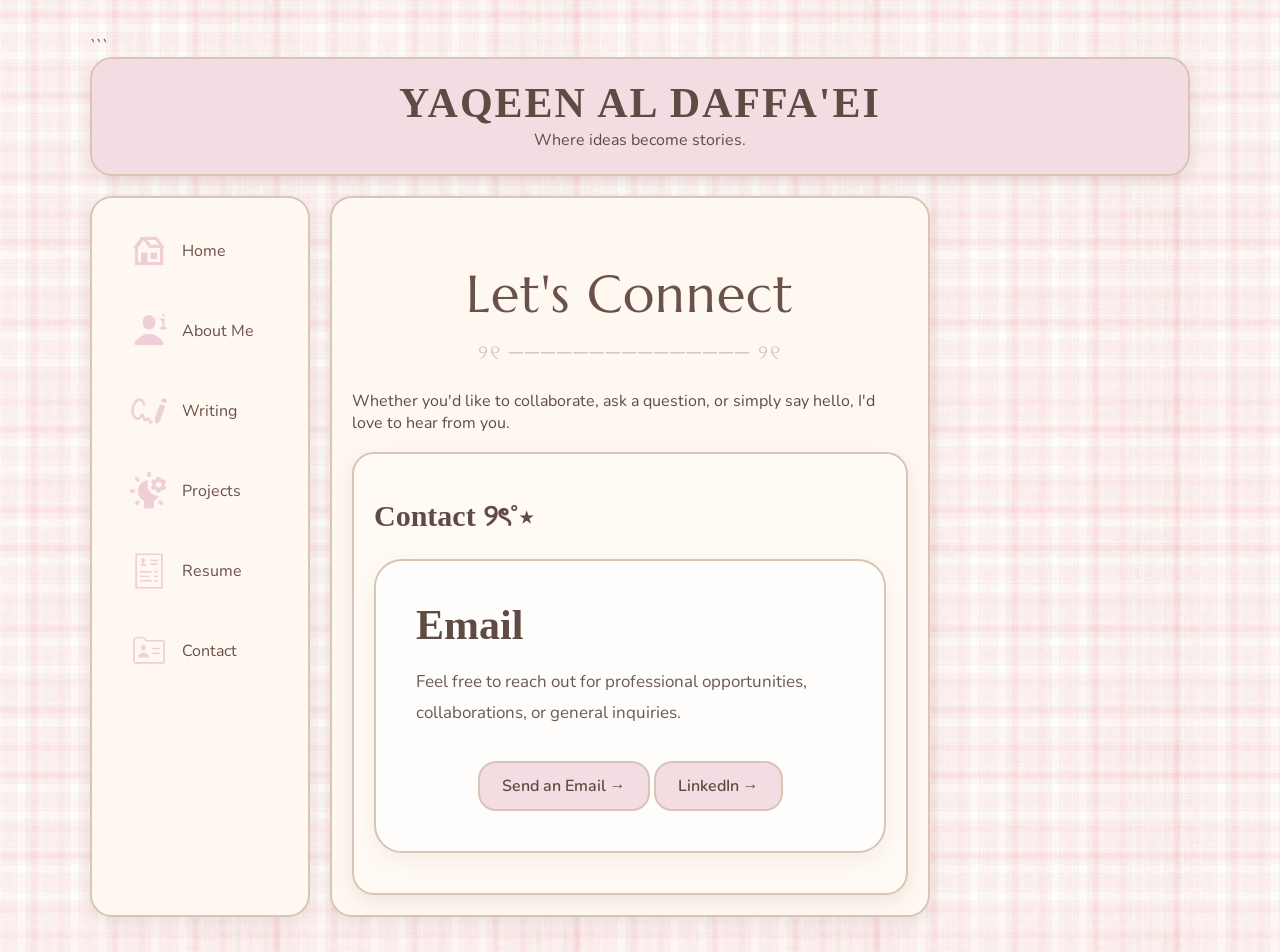
==== contact.html @ 2da834cb "Update contact page" ====
<!DOCTYPE html>
<html>
  <html lang="en">
<head>
  <meta charset="UTF-8">
  <meta name="viewport" content="width=device-width, initial-scale=1.0">
  <title>Yaqeen's Archive</title>
<link rel="stylesheet" href="style.css?v=9999">
<link rel="icon" type="image/png" href="icons/favicon.png?v=2">
</head>

<body>
  <div id="container">

```
<header>
  <h1>YAQEEN AL DAFFA'EI</h1>
  <p>Where ideas become stories.</p>
</header>

<div id="layout">

  <nav>

 <a href="index.html" class="nav-card">
  <img src="icons/home.png" alt="Home">
  <span>Home</span>
</a>

<a href="index.html#about" class="nav-card">
  <img src="icons/about.png" alt="About Me">
  <span>About Me</span>
</a>

<a href="writing.html" class="nav-card">
  <img src="icons/writing.png" alt="Writing">
  <span>Writing</span>
</a>

<a href="projects.html" class="nav-card">
  <img src="icons/projects.png" alt="Projects">
  <span>Projects</span>
</a>

<a href="resume.html" class="nav-card">
  <img src="icons/cv.png" alt="Resume">
  <span>Resume</span>
</a>

<a href="contact.html" class="nav-card">
  <img src="icons/contact.png" alt="Contact">
  <span>Contact</span>
</a>
</nav>

 <main>

<section class="hero">

<h2>Let's Connect</h2>

<p class="divider">
୨୧ ─────────────── ୨୧
</p>

<p>
Whether you'd like to collaborate, ask a question, or simply say hello,
I'd love to hear from you.
</p>

</section>

<section class="card">

<h2 class="section-title">
Contact ୨ৎ˚⋆
</h2>

<div class="writing-card">

  <h3>Email</h3>

  <p>
    Feel free to reach out for professional opportunities,
    collaborations, or general inquiries.
  </p>

  <div class="button-wrap">
    <a class="read-button" href="mailto:yaqeenaldaffaei@gmail.com">
      Send an Email →
    </a>

    <a class="read-button"
       href="https://www.linkedin.com/in/yaqeen-aldaffaei/"
       target="_blank"
       rel="noopener noreferrer">
      LinkedIn →
    </a>
  </div>

</div>
---- style.css ----
/* CSS is how you can add style to your website, such as colors, fonts, and positioning of your
   HTML content. To learn how to do something, just try searching Google for questions like
   "how to change link color." */
@import url('https://fonts.googleapis.com/css2?family=Marcellus&family=Nunito:wght@400;600;700&display=swap');
body {
  margin: 0;
 background-image: url("icons/background.jpg");
  background-repeat: repeat;
  background-size: 300px;
  background-color: #fffaf7;
  font-family: "Nunito", sans-serif;
  color: #5f4b43;
}

header h1,
h2,
h3  {
  font-family: "Cormorant Garamond", serif;
}

#container {
  width: 1100px;
  margin: 35px auto;
}

header, nav, main, aside, footer, .card {
background: #fff8f1;
  border: 2px solid #d8c5b4;
  border-radius: 22px;
  padding: 20px;
  box-shadow: 0 6px 18px rgba(120, 90, 70, 0.12);
}

header {
  text-align: center;
  background: #f4dce3;
  margin-bottom: 20px;
}

header h1 {
  margin: 0;
  font-size: 42px;
  letter-spacing: 2px;
}

header p {
    max-width: 700px;
    margin: 0 auto;
    line-height: 1.7;
}

#layout {
  display: grid;
  grid-template-columns: 220px 1fr 240px;
  gap: 20px;
}

.nav-card {
  display: flex;
  align-items: center;
  gap: 14px;

  background: transparent;

  border-radius: 18px;

  padding: 14px 18px;
  margin-bottom: 14px;

  text-decoration: none;
  color: #6a5149;

  transition: all 0.25s ease;
}

.nav-card:hover {
  background: rgba(244, 220, 227, 0.45);
  transform: translateX(5px);
}

.nav-card img {
  width: 38px;
  height: 38px;
  object-fit: contain;
}

.nav-card span .nav-card span {
  font-size: 20px;
  font-weight: 600;
}
.hero h2 {
    font-family: "Marcellus", serif;
      font-size: 52px;
    font-weight: normal;
    color: #6A5149;
    text-align: center;
    letter-spacing: 1px;
    margin-bottom: 8px;
}

.typewriter {
  width: 260px;
  max-width: 90%;
  margin-top: 15px;
}

.books {
  width: 100%;
  border-radius: 18px;
  margin-bottom: 15px;
}

.card {
  margin-top: 18px;
  background: #fffaf3;
}

footer {
  margin-top: 20px;
  text-align: center;
  background: #f4dce3;
}

@media (max-width: 900px) {
  #container {
    width: 92%;
  }

  #layout {
    grid-template-columns: 1fr;
  }
}.main-button {
  display: inline-block;
  margin-top: 18px;
  padding: 12px 22px;
  background: #f4dce3;
  color: #5f4b43;
  text-decoration: none;
  border: 2px solid #d8c5b4;
  border-radius: 18px;
  transition: 0.3s;
}

.main-button:hover {
  background: #ead0d8;
  transform: translateY(-3px);
}
.divider {
    text-align: center;
  color: #D5C2CB;
    font-size: 20px;
    letter-spacing: 2px;
    margin: 12px 0 24px;
}
.page {
  max-width: 900px;
  margin: 0 auto;
  padding: 60px 30px;
}

.writing-card {
    background: #fffdfb;
    border: 2px solid #d8c5b4;
    border-radius: 28px;
    padding: 40px;
    margin: 20px auto;
    max-width: 700px;
    box-shadow: 0 8px 20px rgba(120,90,70,.08);
    transition: .3s;
}

.writing-card:hover {
    transform: translateY(-4px);
}
.section-title{
    font-size:30px;
    margin-bottom:25px;
    color:#5f4b43;
}

.writing-card h3 {
    font-family: "Cormorant Garamond", serif;
    font-size: 42px;
    margin-top: 0;
    margin-bottom: 18px;
    color: #5f4b43;
}


.writing-card p {
    font-size: 17px;
    line-height: 1.8;
    color: #6b5a53;
 max-width:520px;}

.writing-card a {
  display: inline-block;
  margin-top: 15px;
  padding: 12px 22px;
  background: #f4dce3;
  color: #5f4b43;
  text-decoration: none;
  border: 2px solid #d8c5b4;
  border-radius: 18px;
  transition: 0.3s;
}

.writing-card a:hover {
  background: #ead0d8;
  transform: translateY(-3px);
text-align: left;}

.read-button {
    display: inline-block;
    padding: 12px 24px;
    background: #f4dce3;
    color: #5f4b43;
    text-decoration: none;
    border: 2px solid #d8c5b4;
    border-radius: 18px;
    font-weight: 600;
    transition: .3s;
}

.read-button:hover {
    background: #ead0d8;
}
.button-wrap {
    text-align: center;
   margin-top:18px;
}
.project-cover{
    width:100%;
    max-height:320px;
    object-fit:cover;

    border-radius:18px;
    border:2px solid #d8c5b4;
    margin-bottom:22px;
}
/* Soft page fade-in */
body {
  animation: softFadeIn 0.8s ease;
}

@keyframes softFadeIn {
  from {
    opacity: 0;
    transform: translateY(8px);
  }

  to {
    opacity: 1;
    transform: translateY(0);
  }
}

/* Softer card movement */
.card,
.writing-card {
  transition: transform 0.3s ease, box-shadow 0.3s ease;
}

.card:hover,
.writing-card:hover {
  transform: translateY(-4px);
  box-shadow: 0 10px 24px rgba(120, 90, 70, 0.16);
}

/* Softer buttons */
.main-button,
.read-button {
  transition: transform 0.3s ease, background 0.3s ease;
}

.main-button:hover,
.read-button:hover {
  transform: translateY(-3px);
}
/* Homepage staged animation */

.fade-title{
    animation: fadeUp .8s ease forwards;
}

.fade-text{
    opacity:0;
    animation: fadeUp .8s ease forwards;
    animation-delay:.35s;
}

.fade-button{
    opacity:0;
    animation: fadeUp .8s ease forwards;
    animation-delay:.7s;
}

@keyframes fadeUp{

from{
opacity:0;
transform:translateY(15px);
}

to{
opacity:1;
transform:translateY(0);
}

}
/* Custom soft cursor */
body,
a,
button,
.nav-card,
.main-button,
.read-button {
    cursor: url("icons/cursor.png%20(2).png") 8 8, auto;
}
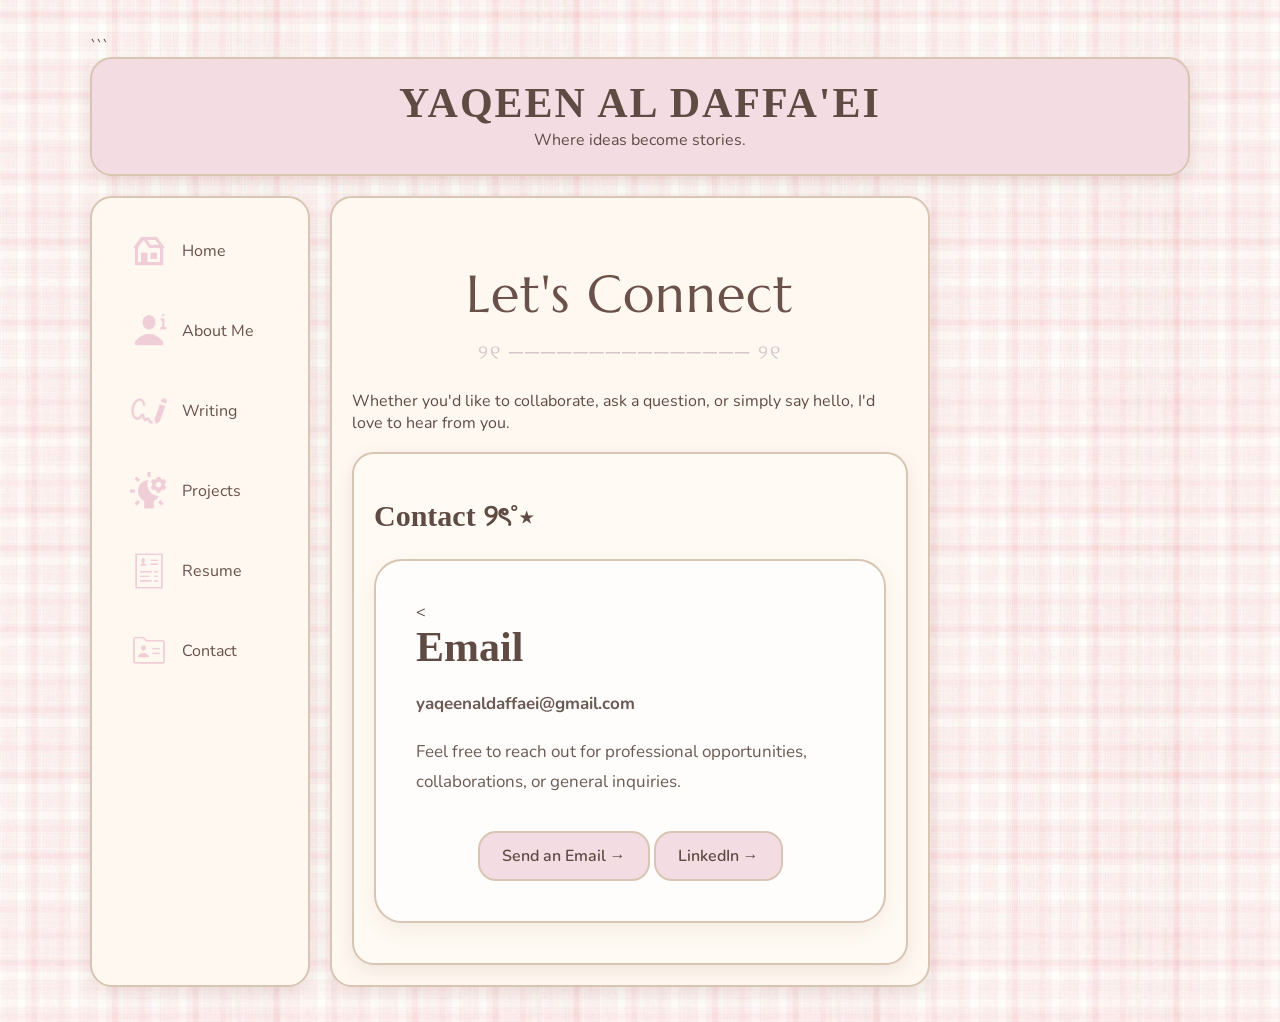
==== commit 089df4d8: "Add contact email" ====
--- a/contact.html
+++ b/contact.html
@@ -78,12 +78,16 @@
 
 <div class="writing-card">
 
-  <h3>Email</h3>
+  <<h3>Email</h3>
 
-  <p>
-    Feel free to reach out for professional opportunities,
-    collaborations, or general inquiries.
-  </p>
+<p>
+  <strong>yaqeenaldaffaei@gmail.com</strong>
+</p>
+
+<p>
+  Feel free to reach out for professional opportunities,
+  collaborations, or general inquiries.
+</p>
 
   <div class="button-wrap">
     <a class="read-button" href="mailto:yaqeenaldaffaei@gmail.com">
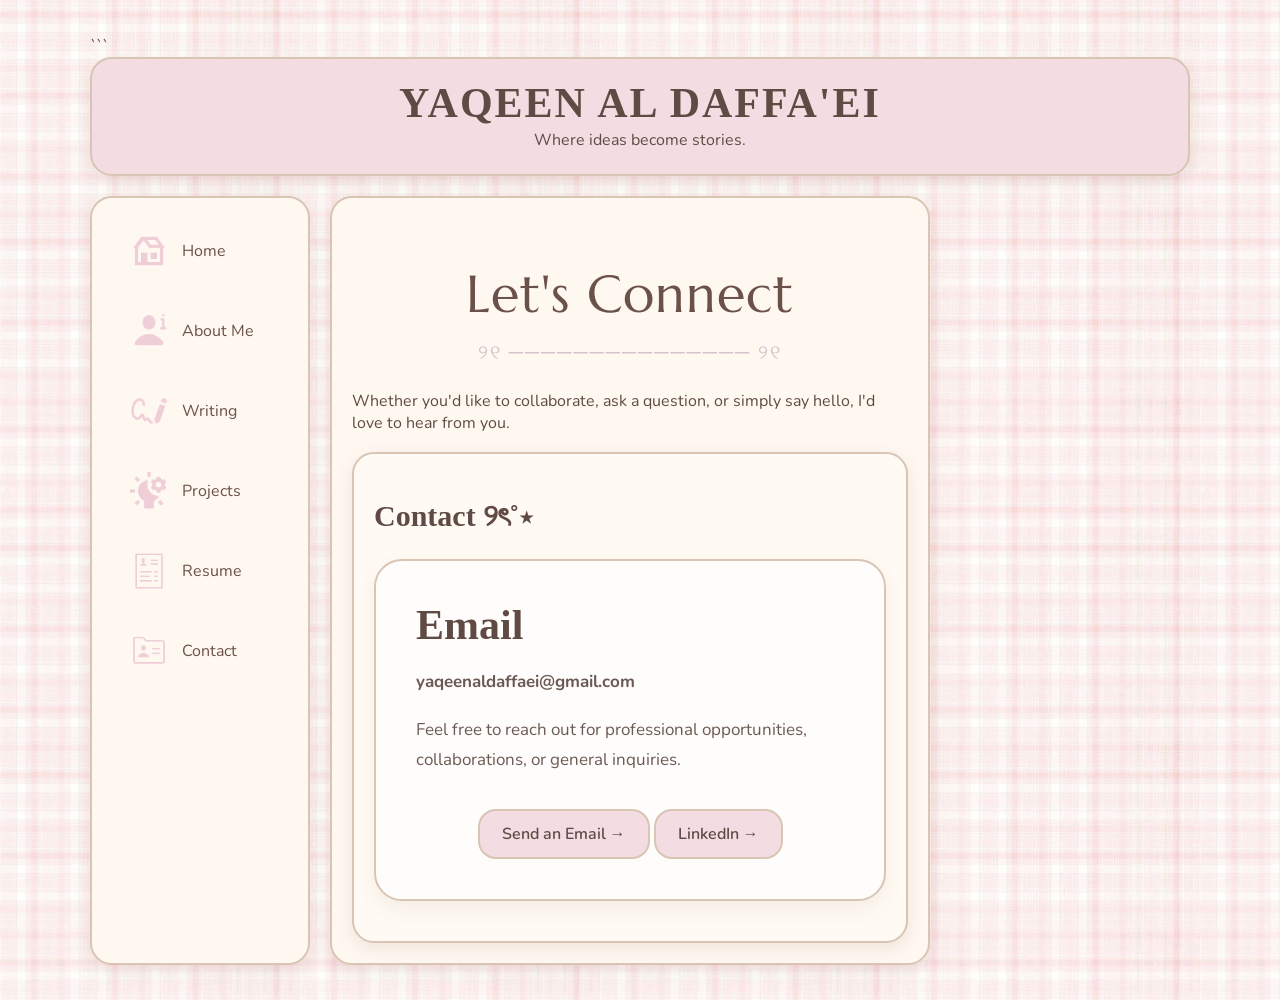
==== commit e67f4e9b: "Fix contact heading" ====
--- a/contact.html
+++ b/contact.html
@@ -78,7 +78,7 @@
 
 <div class="writing-card">
 
-  <<h3>Email</h3>
+  <h3>Email</h3>
 
 <p>
   <strong>yaqeenaldaffaei@gmail.com</strong>
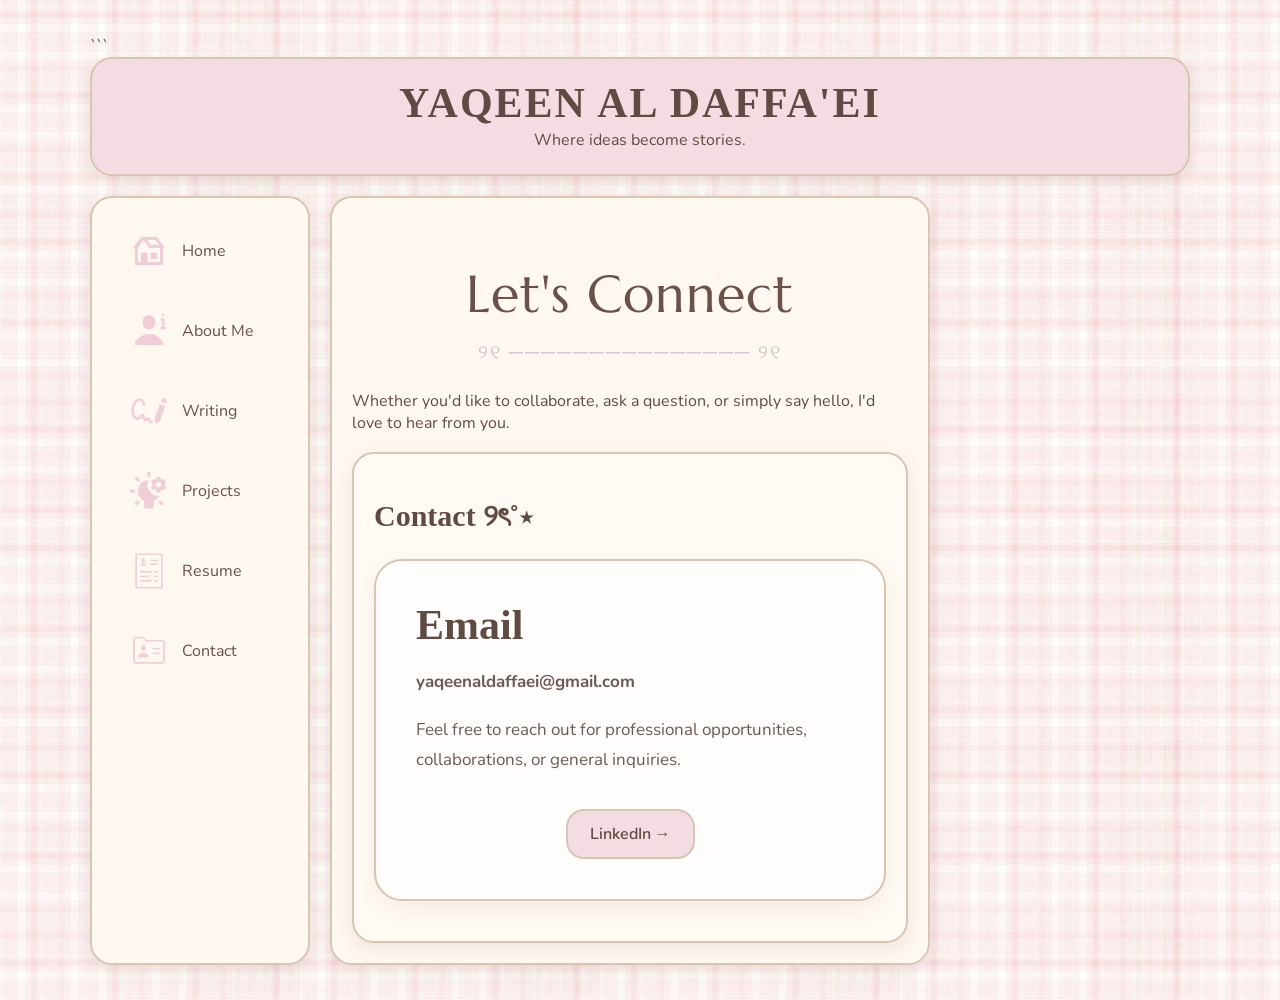
==== commit 8bc5393b: "Simplify contact page" ====
--- a/contact.html
+++ b/contact.html
@@ -90,9 +90,7 @@
 </p>
 
   <div class="button-wrap">
-    <a class="read-button" href="mailto:yaqeenaldaffaei@gmail.com">
-      Send an Email →
-    </a>
+    
 
     <a class="read-button"
        href="https://www.linkedin.com/in/yaqeen-aldaffaei/"
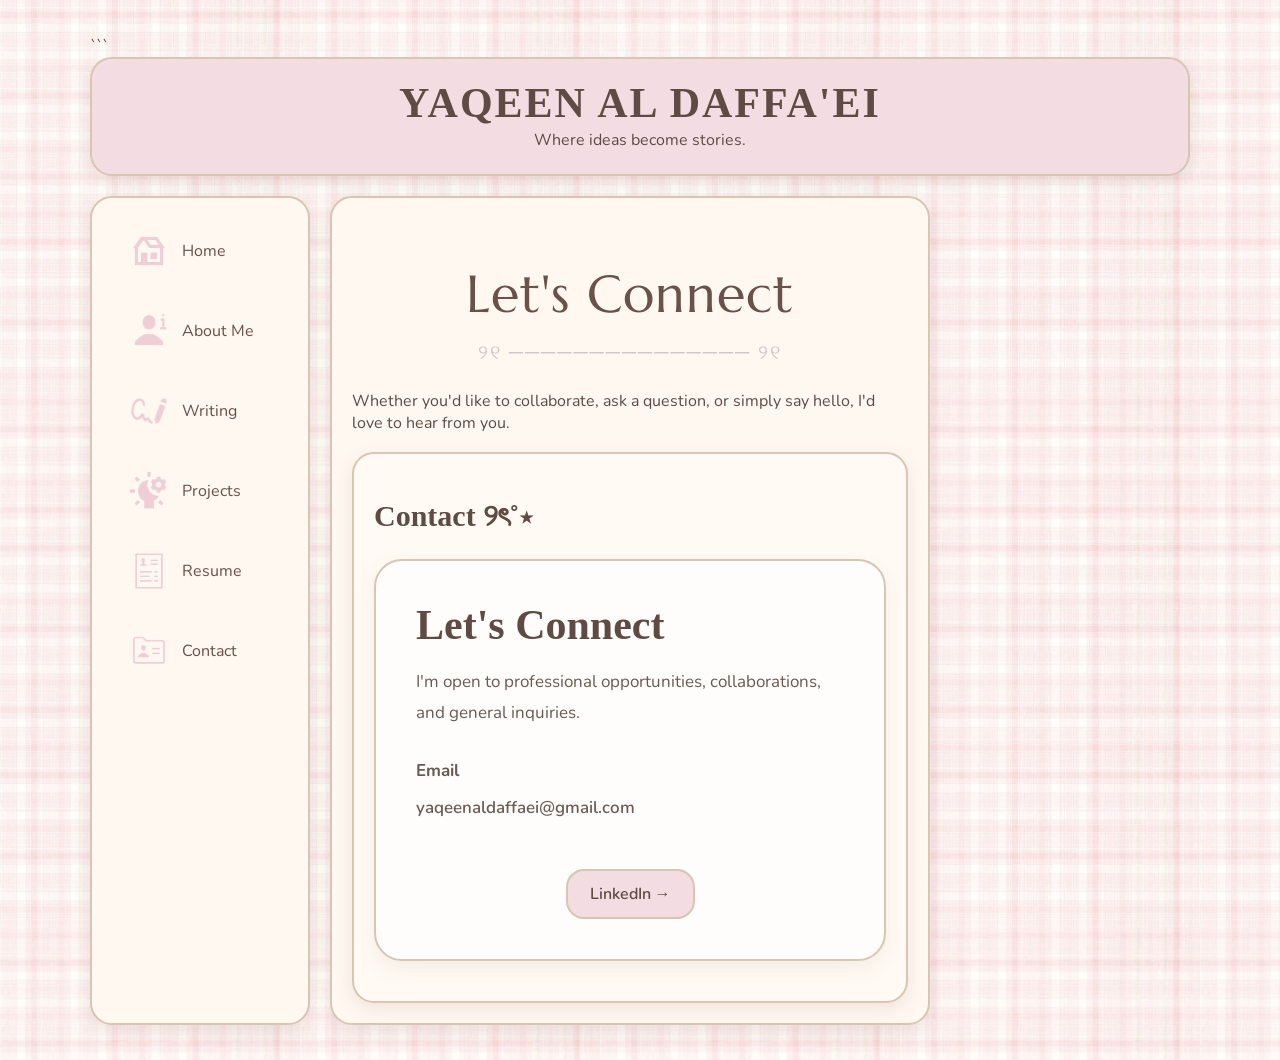
==== commit 8c6c259c: "Improve contact page" ====
--- a/contact.html
+++ b/contact.html
@@ -76,22 +76,21 @@
 Contact ୨ৎ˚⋆
 </h2>
 
-<div class="writing-card">
+<div class="writing-card contact-card">
 
-  <h3>Email</h3>
+  <h3>Let's Connect</h3>
 
-<p>
-  <strong>yaqeenaldaffaei@gmail.com</strong>
-</p>
+  <p>
+    I'm open to professional opportunities, collaborations,
+    and general inquiries.
+  </p>
 
-<p>
-  Feel free to reach out for professional opportunities,
-  collaborations, or general inquiries.
-</p>
+  <div class="contact-details">
+    <p class="contact-label">Email</p>
+    <p class="contact-email">yaqeenaldaffaei@gmail.com</p>
+  </div>
 
   <div class="button-wrap">
-    
-
     <a class="read-button"
        href="https://www.linkedin.com/in/yaqeen-aldaffaei/"
        target="_blank"
--- a/style.css
+++ b/style.css
@@ -316,4 +316,35 @@
 .main-button,
 .read-button {
     cursor: url("icons/cursor.png%20(2).png") 8 8, auto;
+}
+
+/* Contact page */
+.contact-card {
+  text-align: left;
+}
+
+.contact-card h3 {
+  margin-bottom: 18px;
+}
+
+.contact-card > p {
+  margin-bottom: 28px;
+}
+
+.contact-details {
+  margin: 24px 0 30px;
+}
+
+.contact-label {
+  margin: 0 0 6px;
+  font-weight: 700;
+}
+
+.contact-email {
+  margin: 0;
+  font-weight: 600;
+}
+
+.contact-card .button-wrap {
+  justify-content: flex-start;
 }
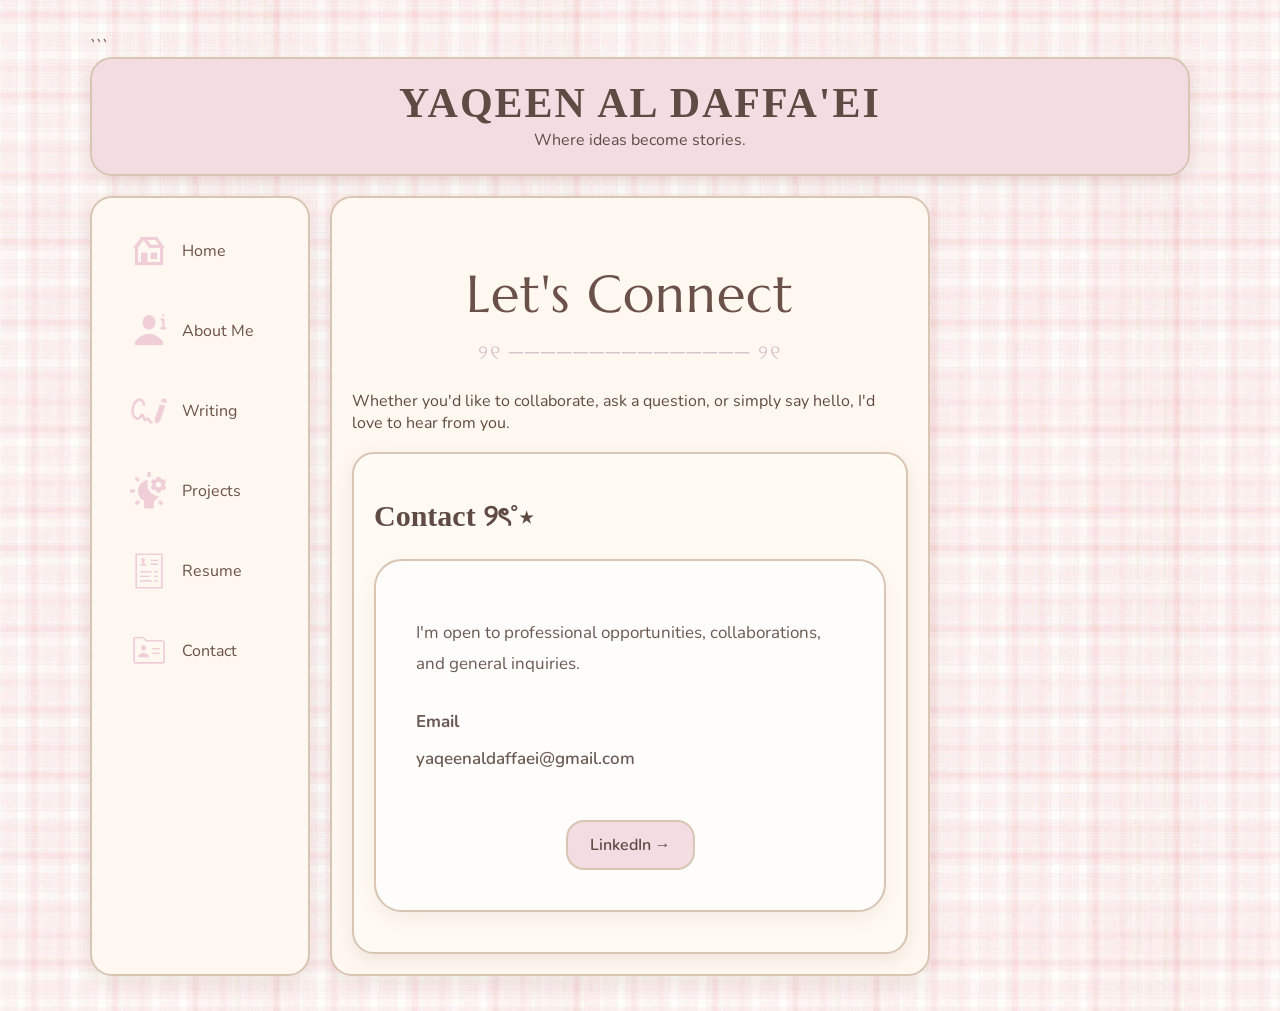
==== commit 3ee72cfb: "Remove duplicate contact heading" ====
--- a/contact.html
+++ b/contact.html
@@ -78,7 +78,6 @@
 
 <div class="writing-card contact-card">
 
-  <h3>Let's Connect</h3>
 
   <p>
     I'm open to professional opportunities, collaborations,
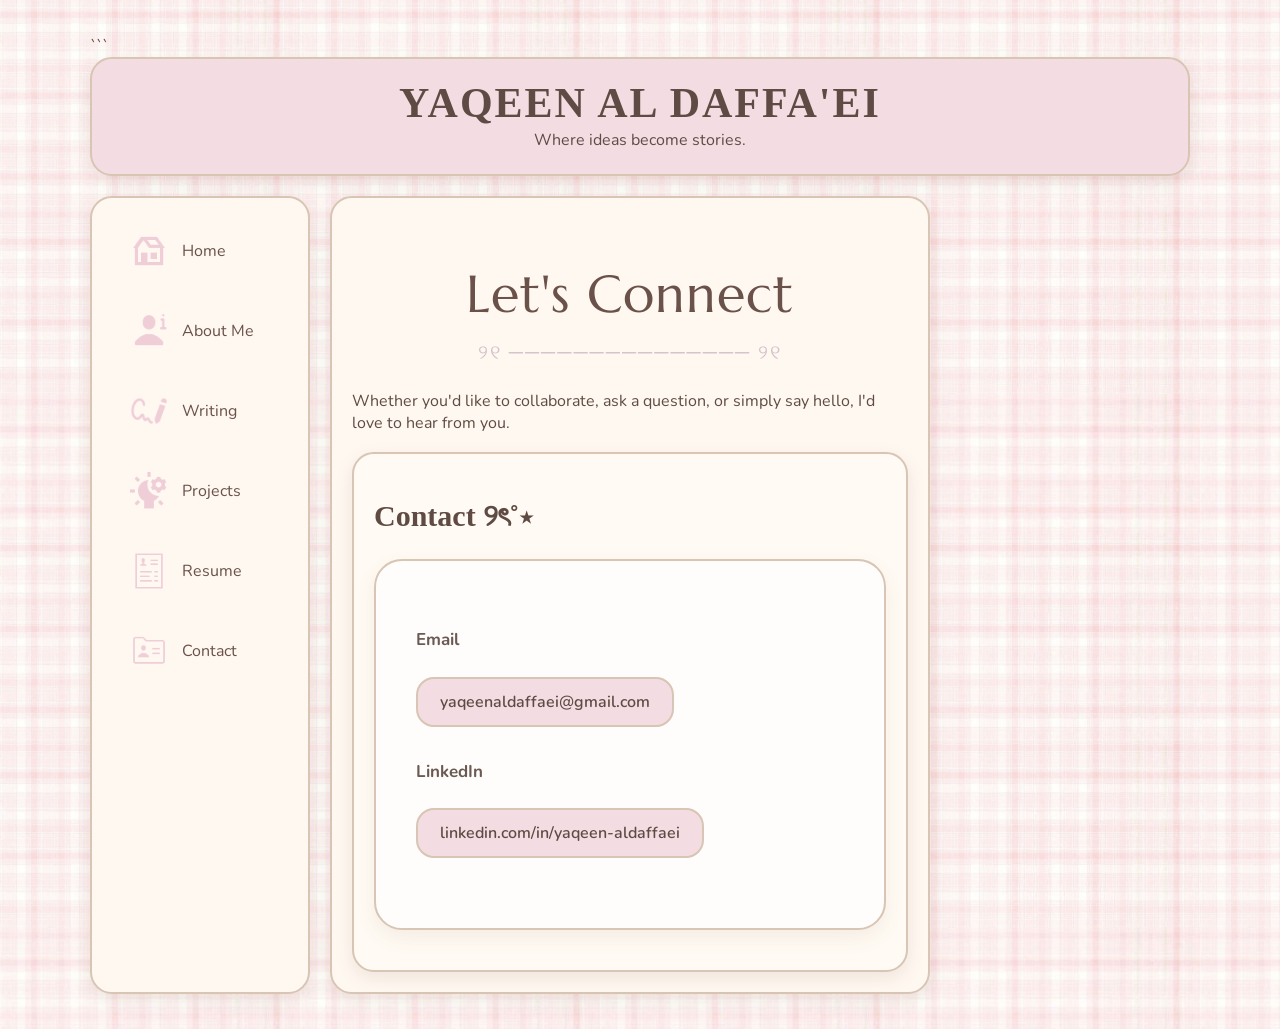
==== commit 2b767431: "Simplify contact details" ====
--- a/contact.html
+++ b/contact.html
@@ -78,23 +78,20 @@
 
 <div class="writing-card contact-card">
 
-
-  <p>
-    I'm open to professional opportunities, collaborations,
-    and general inquiries.
-  </p>
+  <div class="contact-details">
+    <p class="contact-label">Email</p>
+    <a class="contact-link" href="mailto:yaqeenaldaffaei@gmail.com">
+      yaqeenaldaffaei@gmail.com
+    </a>
+  </div>
 
   <div class="contact-details">
-    <p class="contact-label">Email</p>
-    <p class="contact-email">yaqeenaldaffaei@gmail.com</p>
-  </div>
-
-  <div class="button-wrap">
-    <a class="read-button"
+    <p class="contact-label">LinkedIn</p>
+    <a class="contact-link"
        href="https://www.linkedin.com/in/yaqeen-aldaffaei/"
        target="_blank"
        rel="noopener noreferrer">
-      LinkedIn →
+      linkedin.com/in/yaqeen-aldaffaei
     </a>
   </div>
 
--- a/style.css
+++ b/style.css
@@ -347,4 +347,13 @@
 
 .contact-card .button-wrap {
   justify-content: flex-start;
+}
+.contact-link {
+  color: #6b5148;
+  font-weight: 600;
+  text-decoration: none;
+}
+
+.contact-link:hover {
+  text-decoration: underline;
 }
